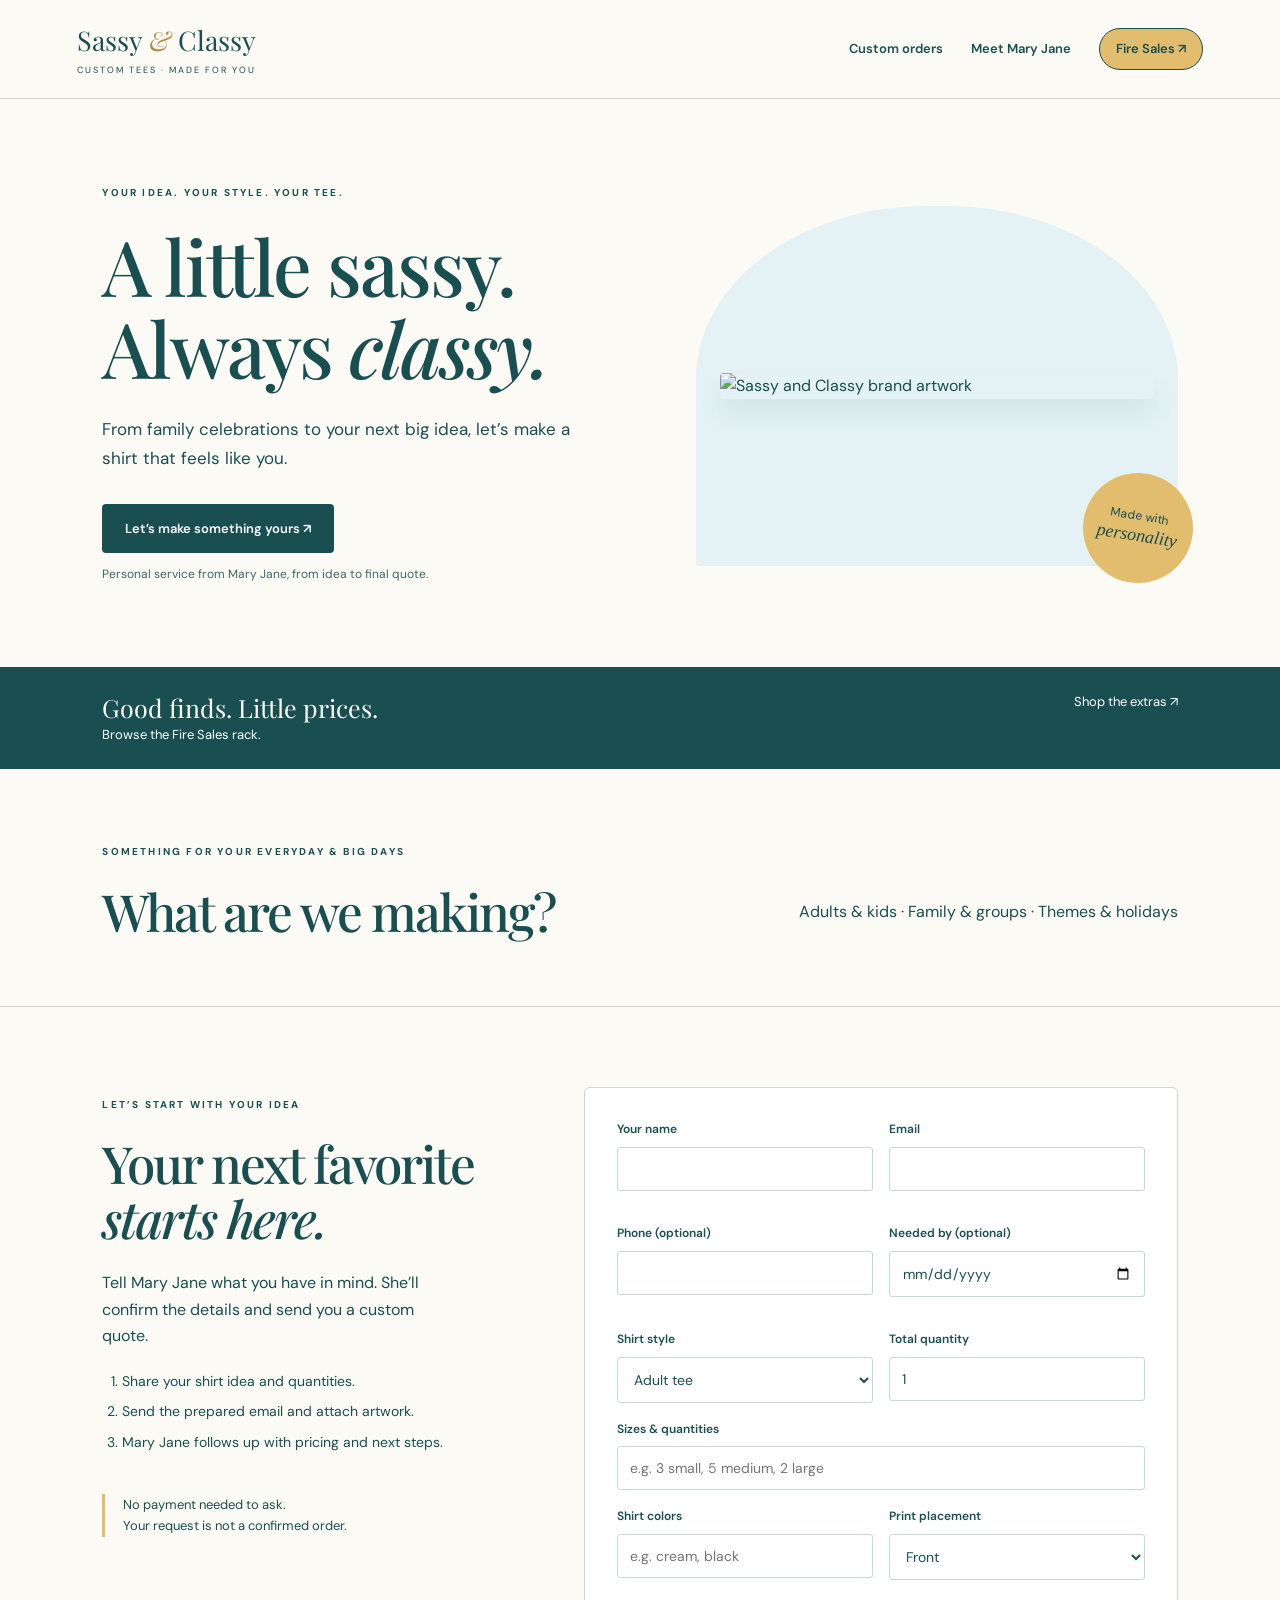
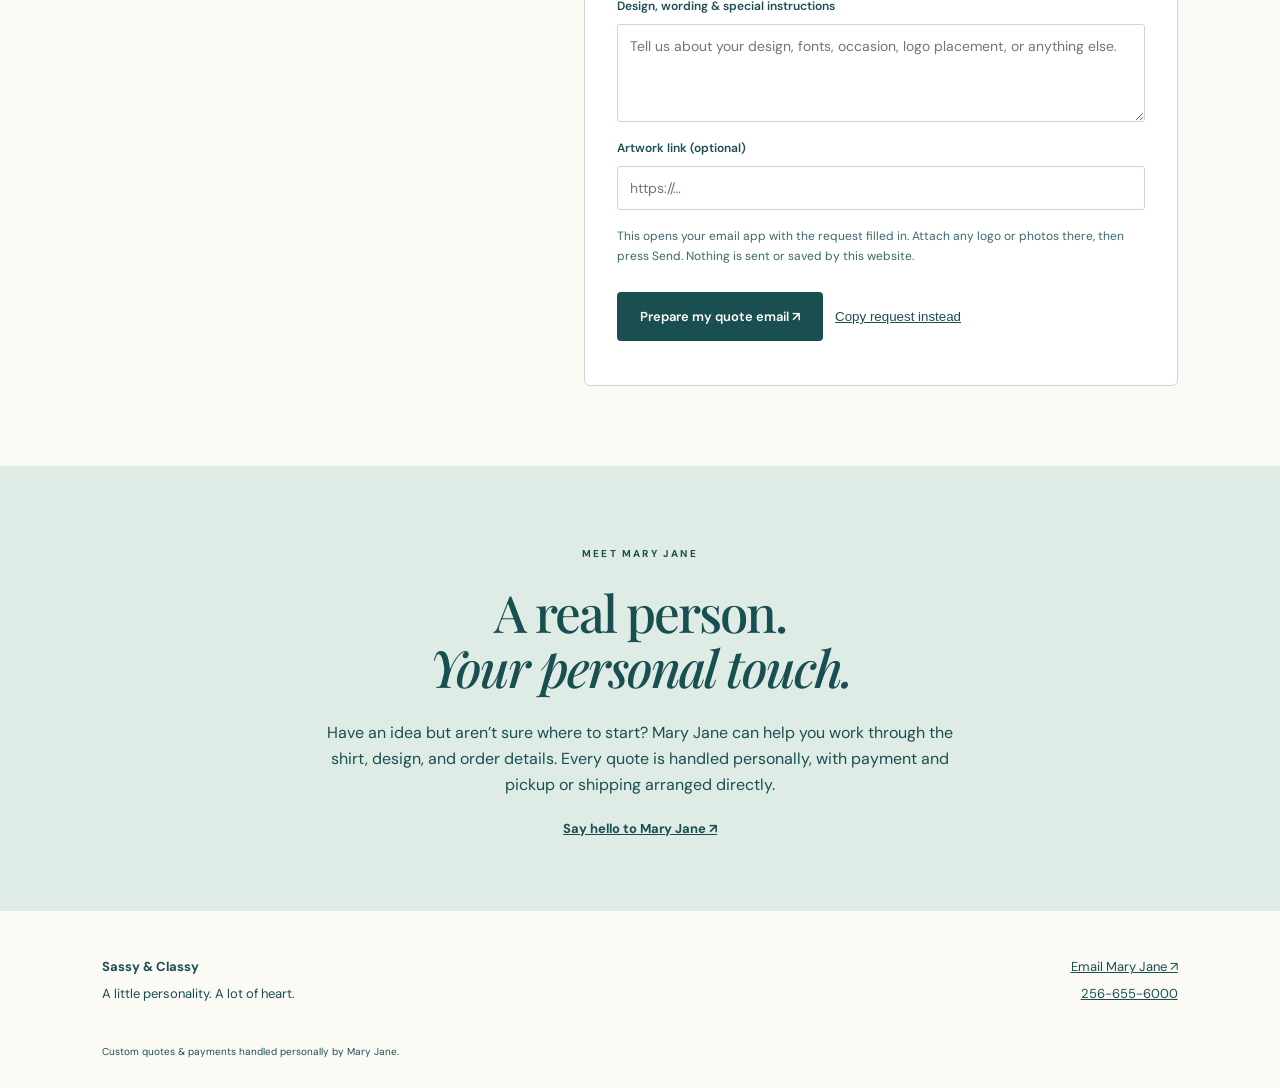
==== index.html @ 64a68e1f "Add files via upload" ====
<!doctype html><html lang="en"><head><meta charset="utf-8"><meta name="viewport" content="width=device-width,initial-scale=1"><meta name="description" content="Custom shirts with personality. Request a personal quote from Mary Jane or browse Sassy and Classy Fire Sales."><title>Custom shirts, your way | Sassy &amp; Classy</title><link rel="stylesheet" href="styles.css"><script src="config.js" defer></script><script src="app.js" defer></script></head><body><header><a class="brand" href="index.html">Sassy <i>&amp;</i> Classy<span>CUSTOM TEES · MADE FOR YOU</span></a><nav aria-label="Main navigation"><a href="index.html#custom">Custom orders</a><a href="index.html#mary">Meet Mary Jane</a><a class="sale-link" href="fire-sales.html">Fire Sales ↗</a></nav></header><main><section class="hero"><div><p class="eyebrow">YOUR IDEA. YOUR STYLE. YOUR TEE.</p><h1>A little sassy.<br/>Always <em>classy.</em></h1><p class="intro">From family celebrations to your next big idea, let’s make a shirt that feels like you.</p><a class="button" href="#custom">Let’s make something yours ↗</a><p class="note">Personal service from Mary Jane, from idea to final quote.</p></div><div class="brand-art"><img src="assets/brand.jpg" alt="Sassy and Classy brand artwork"><span class="seal">Made with<br/><em>personality</em></span></div></section><a class="sale-banner" href="fire-sales.html"><span><b>Good finds. Little prices.</b> Browse the Fire Sales rack.</span><span>Shop the extras ↗</span></a><section class="ways"><p class="eyebrow">SOMETHING FOR YOUR EVERYDAY &amp; BIG DAYS</p><div><h2>What are we making?</h2><p>Adults &amp; kids · Family &amp; groups · Themes &amp; holidays</p></div></section><section id="custom" class="custom"><div class="section-intro"><p class="eyebrow">LET’S START WITH YOUR IDEA</p><h2>Your next favorite<br/><em>starts here.</em></h2><p>Tell Mary Jane what you have in mind. She’ll confirm the details and send you a custom quote.</p><ol><li>Share your shirt idea and quantities.</li><li>Send the prepared email and attach artwork.</li><li>Mary Jane follows up with pricing and next steps.</li></ol><div class="callout">No payment needed to ask.<br/>Your request is not a confirmed order.</div></div><form id="quote-form"><div class="form-grid"><label>Your name<input name="name" autocomplete="name" maxlength="100" required></label><label>Email<input name="email" type="email" autocomplete="email" maxlength="150" required></label><label>Phone (optional)<input name="phone" type="tel" autocomplete="tel" maxlength="40"></label><label>Needed by (optional)<input name="date" type="date"></label><label>Shirt style<select name="style"><option>Adult tee</option><option>Youth tee</option><option>Mixed adults &amp; kids</option><option>Other / help me choose</option></select></label><label>Total quantity<input name="quantity" type="number" min="1" max="10000" value="1" required></label></div><label>Sizes &amp; quantities<input name="sizes" placeholder="e.g. 3 small, 5 medium, 2 large" maxlength="250" required></label><div class="form-grid"><label>Shirt colors<input name="colors" placeholder="e.g. cream, black" maxlength="150"></label><label>Print placement<select name="placement"><option>Front</option><option>Back</option><option>Front &amp; back</option><option>Sleeve / other</option></select></label></div><label>Design, wording &amp; special instructions<textarea name="details" rows="4" maxlength="1800" placeholder="Tell us about your design, fonts, occasion, logo placement, or anything else." required></textarea></label><label>Artwork link (optional)<input name="artwork" type="url" maxlength="400" placeholder="https://…"></label><p class="note">This opens your email app with the request filled in. Attach any logo or photos there, then press Send. Nothing is sent or saved by this website.</p><button class="button" type="submit">Prepare my quote email ↗</button><button class="text-button" id="copy-request" type="button">Copy request instead</button><p id="form-status" role="status" aria-live="polite"></p><textarea id="copy-fallback" aria-label="Your quote request to copy" hidden readonly rows="8"></textarea><noscript>Please email your request directly to sassy_classy@rocketmail.com.</noscript></form></section><section id="mary" class="about"><p class="eyebrow">MEET MARY JANE</p><h2>A real person.<br/><em>Your personal touch.</em></h2><p>Have an idea but aren’t sure where to start? Mary Jane can help you work through the shirt, design, and order details. Every quote is handled personally, with payment and pickup or shipping arranged directly.</p><a class="owner-email text-link" href="mailto:sassy_classy@rocketmail.com">Say hello to Mary Jane ↗</a></section></main><footer><div><b>Sassy &amp; Classy</b><p>A little personality. A lot of heart.</p></div><div><a class="owner-email" href="mailto:sassy_classy@rocketmail.com">Email Mary Jane ↗</a><p><a href="tel:+12566556000">256-655-6000</a></p></div><small>Custom quotes &amp; payments handled personally by Mary Jane.</small></footer></body></html>
---- styles.css ----
@import url('https://fonts.googleapis.com/css2?family=DM+Sans:wght@400;500;600;700&family=Playfair+Display:ital,wght@0,500;0,600;1,500&display=swap');
:root{--ink:#194f51;--paper:#fcfaf4;--mint:#dfece6;--gold:#e2bd6e;--line:#c8d8d1}*{box-sizing:border-box}html{scroll-behavior:smooth;scroll-padding-top:100px}body{margin:0;background:var(--paper);color:var(--ink);font-family:'DM Sans',Arial,sans-serif;line-height:1.65}a{color:inherit}header{display:flex;justify-content:space-between;align-items:center;gap:25px;padding:22px 6%;border-bottom:1px solid var(--line);background:var(--paper)}.brand{text-decoration:none;font:27px 'Playfair Display',Georgia,serif;white-space:nowrap}.brand i{color:#b18b40}.brand span{display:block;font:9px 'DM Sans',sans-serif;letter-spacing:2px;margin-top:6px}nav{display:flex;gap:28px;align-items:center}nav a{text-decoration:none;font-size:13px;font-weight:600}.sale-link{border:1px solid var(--ink);padding:9px 16px;border-radius:24px;background:var(--gold)}.hero{display:grid;grid-template-columns:1.1fr 1fr;gap:6%;padding:76px 8% 70px;align-items:center}.eyebrow{font-size:10px;letter-spacing:2.2px;font-weight:700;margin-bottom:22px}h1,h2{font-family:'Playfair Display',Georgia,serif;line-height:1.08;font-weight:500;letter-spacing:-2px}h1{font-size:clamp(48px,6vw,82px);margin:0 0 26px}h2{font-size:clamp(36px,4vw,53px);margin:0 0 24px}em{font-weight:500}.intro{max-width:490px;font-size:17px;line-height:1.7}.button{display:inline-block;border:0;border-radius:4px;padding:16px 23px;background:var(--ink);color:white;text-decoration:none;font:600 13px 'DM Sans',Arial,sans-serif;cursor:pointer;margin-top:14px}.button:hover{background:#2d6c69}.note{font-size:12px;line-height:1.65;opacity:.85}.brand-art{position:relative;padding:24px;background:#e4f2f5;border-radius:48% 48% 4px 4px;min-height:360px;display:grid;align-items:center}.brand-art img{width:100%;height:auto;border-radius:4px;box-shadow:0 15px 25px #194f5114}.seal{position:absolute;bottom:-17px;right:-15px;width:110px;height:110px;border-radius:50%;background:var(--gold);display:flex;flex-direction:column;align-items:center;justify-content:center;transform:rotate(9deg);font-size:12px;line-height:1.3}.seal em{font-family:Georgia,serif;font-size:18px}.sale-banner{background:var(--ink);color:white;padding:24px 8%;display:flex;justify-content:space-between;gap:20px;text-decoration:none;font-size:13px}.sale-banner b{display:block;font:25px 'Playfair Display',Georgia,serif}.ways{padding:65px 8%;border-bottom:1px solid var(--line)}.ways>div{display:flex;justify-content:space-between;align-items:center;gap:20px}.ways h2{margin:0}.custom{display:grid;grid-template-columns:.8fr 1.2fr;gap:8%;padding:80px 8%}.section-intro>p{max-width:360px}.section-intro ol{padding-left:20px;font-size:14px;line-height:2.2}.callout{margin-top:36px;border-left:3px solid var(--gold);padding-left:18px;font-size:13px}form{background:white;border:1px solid var(--line);padding:32px;border-radius:6px}label{display:block;font-size:12px;font-weight:600;margin-bottom:17px}input,select,textarea{display:block;width:100%;margin-top:7px;padding:12px;border:1px solid var(--line);border-radius:3px;background:#fff;color:var(--ink);font:14px 'DM Sans',Arial,sans-serif}textarea{resize:vertical}.form-grid{display:grid;grid-template-columns:1fr 1fr;gap:16px}.text-button{background:none;color:var(--ink);border:0;text-decoration:underline;padding:12px;cursor:pointer}#form-status{font-size:12px}#copy-fallback[hidden]{display:none}.about{padding:70px 20%;text-align:center;background:var(--mint)}.about>p{max-width:650px;margin-left:auto;margin-right:auto}.text-link{font-size:13px;font-weight:700}footer{padding:45px 8% 28px;display:grid;grid-template-columns:1fr 1fr;gap:15px;font-size:13px}footer p{margin:5px 0}footer>div:nth-child(2){text-align:right}footer small{grid-column:1/-1;margin-top:20px;font-size:10px}.sales-page{padding:70px 8%}.sales-grid{display:grid;grid-template-columns:repeat(3,1fr);gap:25px;margin:45px 0}.sale-card{border:1px solid var(--line);border-radius:5px;overflow:hidden;background:white}.sale-card img{display:block;width:100%;aspect-ratio:1;object-fit:contain;background:#eef1eb}.sale-copy{padding:23px}.sale-copy h2{font:25px 'Playfair Display',Georgia,serif;letter-spacing:0;margin:8px 0}.price{font-size:20px;font-weight:700}.tag{font-size:10px;text-transform:uppercase;letter-spacing:1.2px}.sales-bottom{border-top:1px solid var(--line);padding-top:50px;margin-top:40px;display:flex;justify-content:space-between;gap:25px;align-items:center}.empty{grid-column:1/-1;padding:40px;background:var(--mint);border-radius:5px}a:focus-visible,button:focus-visible,input:focus-visible,select:focus-visible,textarea:focus-visible{outline:3px solid #b18b40;outline-offset:4px}@media(max-width:800px){header{flex-direction:column;align-items:flex-start;padding:18px 6%}nav{gap:18px;flex-wrap:wrap}.hero{grid-template-columns:1fr;padding:45px 7%;gap:35px}.brand-art{max-width:500px;min-height:0;padding:20px}.seal{right:0}.custom{grid-template-columns:1fr;gap:28px;padding:45px 7%}.ways>div,.sales-bottom{display:block}.ways{padding:40px 7%}.about{padding:45px 8%}.sales-grid{grid-template-columns:repeat(2,1fr)}.sale-banner{align-items:center}.sales-page{padding:40px 7%}}@media(max-width:480px){nav a{font-size:11px}.form-grid{grid-template-columns:1fr;gap:0}form{padding:20px}.sales-grid{grid-template-columns:1fr}footer{grid-template-columns:1fr}footer>div:nth-child(2){text-align:left}.sale-banner{font-size:11px}.sale-banner b{font-size:20px}}
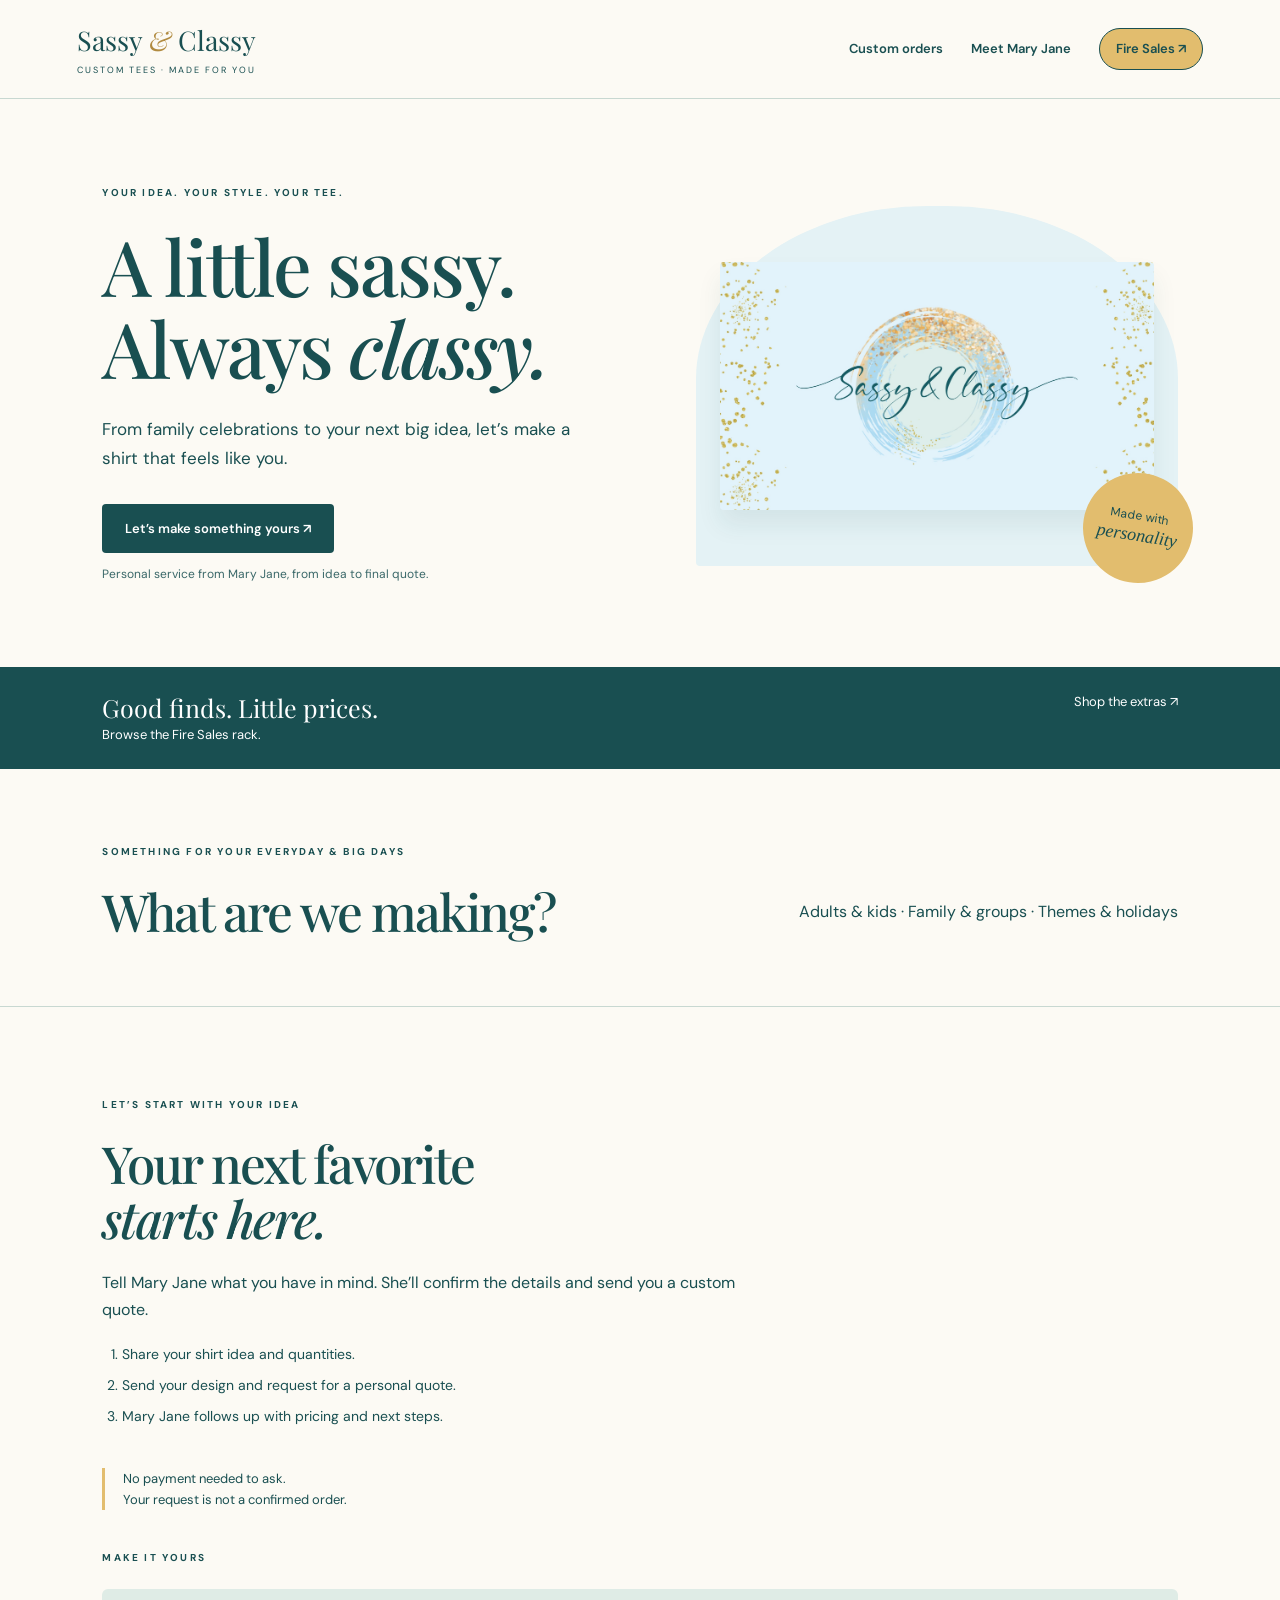
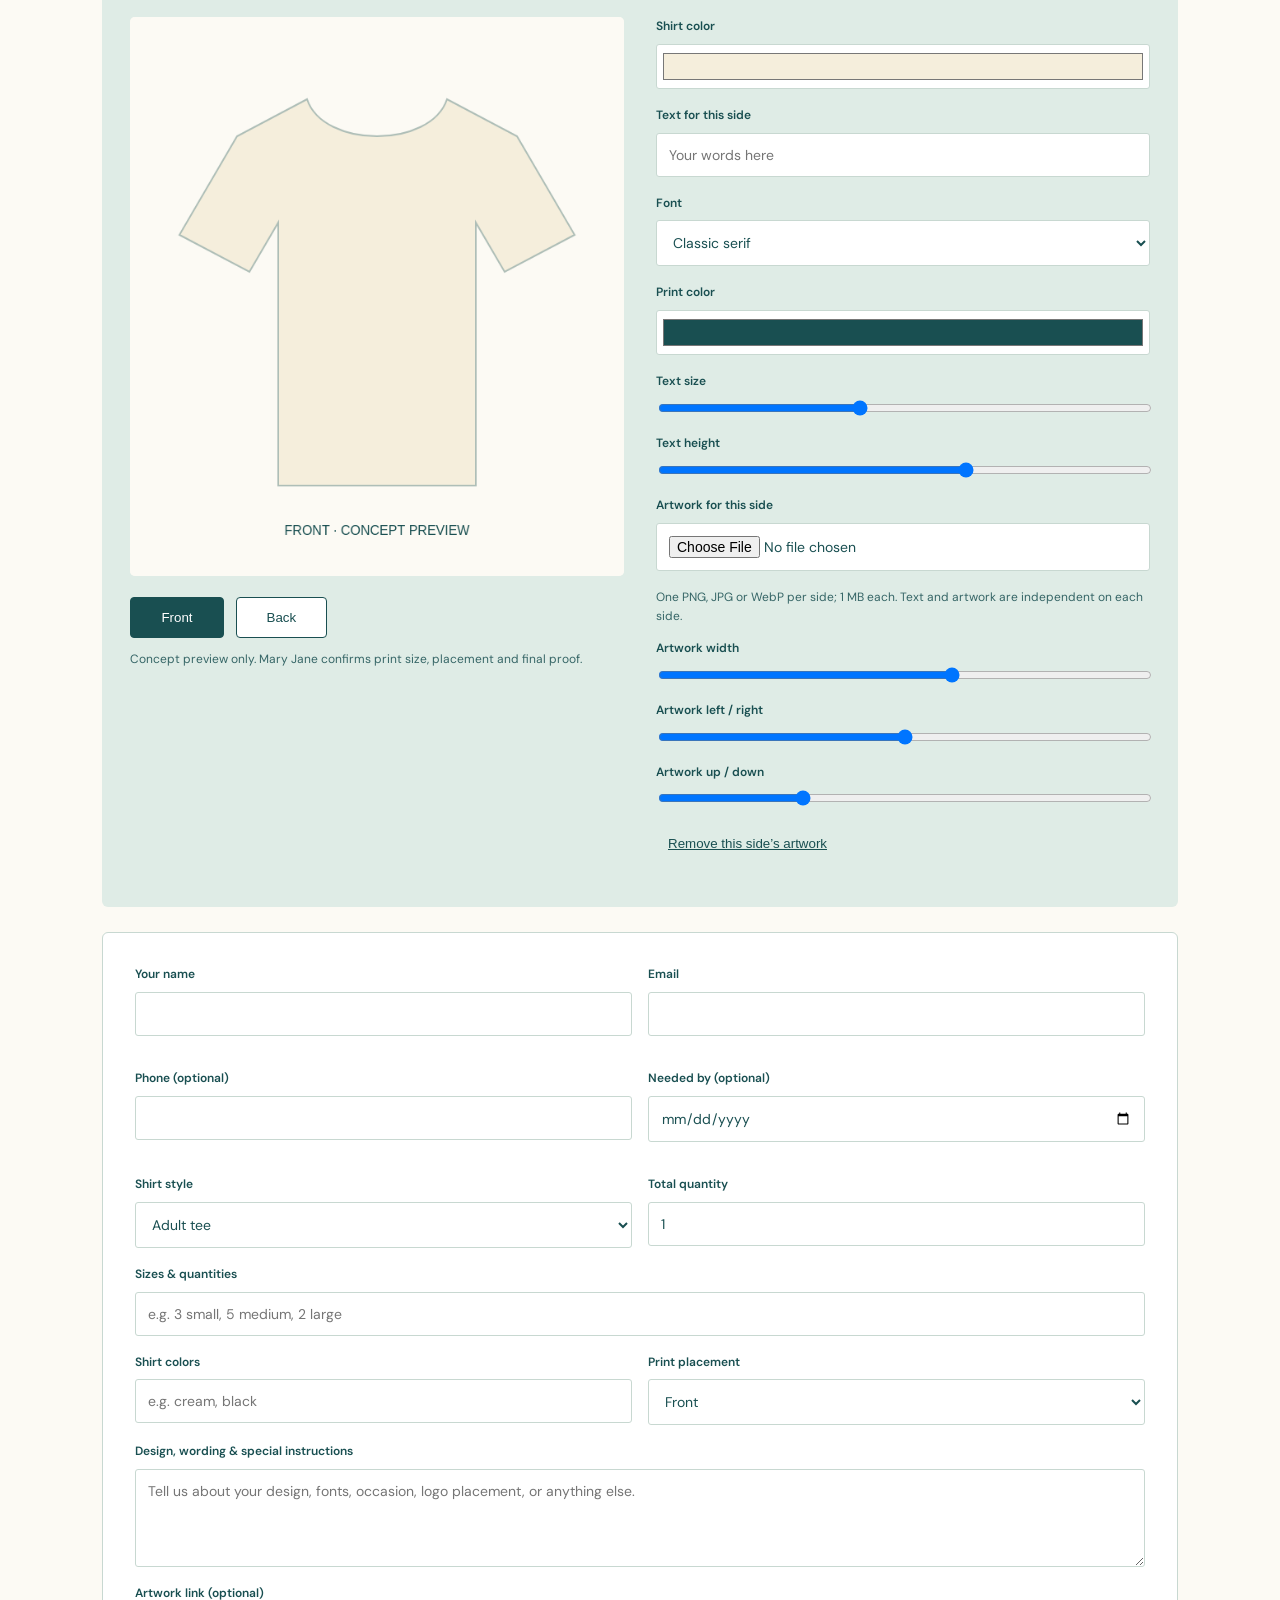
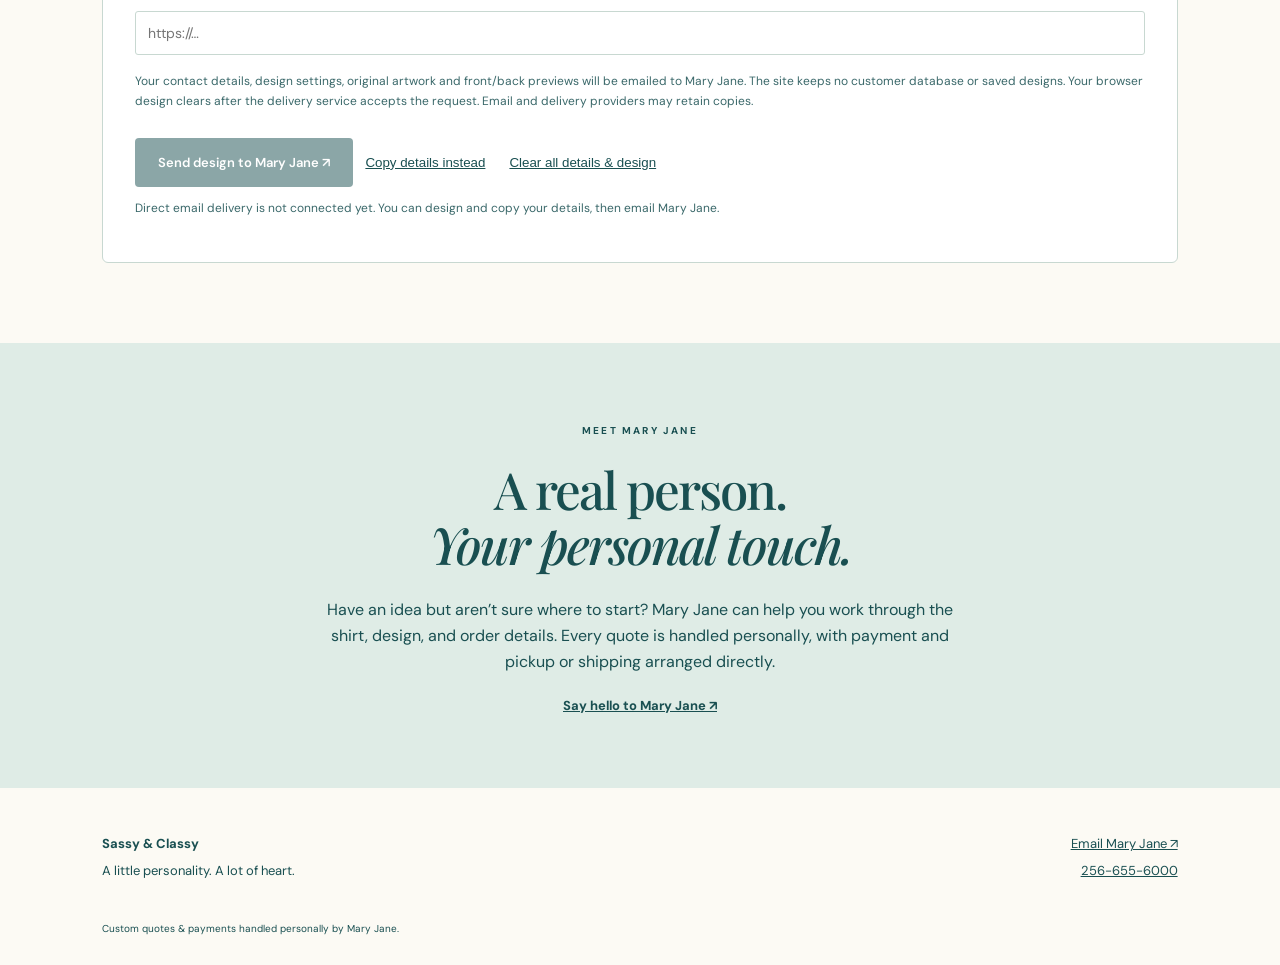
==== commit 7d299d9b: "Add files via upload" ====
--- a/index.html
+++ b/index.html
@@ -1 +1 @@
-<!doctype html><html lang="en"><head><meta charset="utf-8"><meta name="viewport" content="width=device-width,initial-scale=1"><meta name="description" content="Custom shirts with personality. Request a personal quote from Mary Jane or browse Sassy and Classy Fire Sales."><title>Custom shirts, your way | Sassy &amp; Classy</title><link rel="stylesheet" href="styles.css"><script src="config.js" defer></script><script src="app.js" defer></script></head><body><header><a class="brand" href="index.html">Sassy <i>&amp;</i> Classy<span>CUSTOM TEES · MADE FOR YOU</span></a><nav aria-label="Main navigation"><a href="index.html#custom">Custom orders</a><a href="index.html#mary">Meet Mary Jane</a><a class="sale-link" href="fire-sales.html">Fire Sales ↗</a></nav></header><main><section class="hero"><div><p class="eyebrow">YOUR IDEA. YOUR STYLE. YOUR TEE.</p><h1>A little sassy.<br/>Always <em>classy.</em></h1><p class="intro">From family celebrations to your next big idea, let’s make a shirt that feels like you.</p><a class="button" href="#custom">Let’s make something yours ↗</a><p class="note">Personal service from Mary Jane, from idea to final quote.</p></div><div class="brand-art"><img src="assets/brand.jpg" alt="Sassy and Classy brand artwork"><span class="seal">Made with<br/><em>personality</em></span></div></section><a class="sale-banner" href="fire-sales.html"><span><b>Good finds. Little prices.</b> Browse the Fire Sales rack.</span><span>Shop the extras ↗</span></a><section class="ways"><p class="eyebrow">SOMETHING FOR YOUR EVERYDAY &amp; BIG DAYS</p><div><h2>What are we making?</h2><p>Adults &amp; kids · Family &amp; groups · Themes &amp; holidays</p></div></section><section id="custom" class="custom"><div class="section-intro"><p class="eyebrow">LET’S START WITH YOUR IDEA</p><h2>Your next favorite<br/><em>starts here.</em></h2><p>Tell Mary Jane what you have in mind. She’ll confirm the details and send you a custom quote.</p><ol><li>Share your shirt idea and quantities.</li><li>Send the prepared email and attach artwork.</li><li>Mary Jane follows up with pricing and next steps.</li></ol><div class="callout">No payment needed to ask.<br/>Your request is not a confirmed order.</div></div><form id="quote-form"><div class="form-grid"><label>Your name<input name="name" autocomplete="name" maxlength="100" required></label><label>Email<input name="email" type="email" autocomplete="email" maxlength="150" required></label><label>Phone (optional)<input name="phone" type="tel" autocomplete="tel" maxlength="40"></label><label>Needed by (optional)<input name="date" type="date"></label><label>Shirt style<select name="style"><option>Adult tee</option><option>Youth tee</option><option>Mixed adults &amp; kids</option><option>Other / help me choose</option></select></label><label>Total quantity<input name="quantity" type="number" min="1" max="10000" value="1" required></label></div><label>Sizes &amp; quantities<input name="sizes" placeholder="e.g. 3 small, 5 medium, 2 large" maxlength="250" required></label><div class="form-grid"><label>Shirt colors<input name="colors" placeholder="e.g. cream, black" maxlength="150"></label><label>Print placement<select name="placement"><option>Front</option><option>Back</option><option>Front &amp; back</option><option>Sleeve / other</option></select></label></div><label>Design, wording &amp; special instructions<textarea name="details" rows="4" maxlength="1800" placeholder="Tell us about your design, fonts, occasion, logo placement, or anything else." required></textarea></label><label>Artwork link (optional)<input name="artwork" type="url" maxlength="400" placeholder="https://…"></label><p class="note">This opens your email app with the request filled in. Attach any logo or photos there, then press Send. Nothing is sent or saved by this website.</p><button class="button" type="submit">Prepare my quote email ↗</button><button class="text-button" id="copy-request" type="button">Copy request instead</button><p id="form-status" role="status" aria-live="polite"></p><textarea id="copy-fallback" aria-label="Your quote request to copy" hidden readonly rows="8"></textarea><noscript>Please email your request directly to sassy_classy@rocketmail.com.</noscript></form></section><section id="mary" class="about"><p class="eyebrow">MEET MARY JANE</p><h2>A real person.<br/><em>Your personal touch.</em></h2><p>Have an idea but aren’t sure where to start? Mary Jane can help you work through the shirt, design, and order details. Every quote is handled personally, with payment and pickup or shipping arranged directly.</p><a class="owner-email text-link" href="mailto:sassy_classy@rocketmail.com">Say hello to Mary Jane ↗</a></section></main><footer><div><b>Sassy &amp; Classy</b><p>A little personality. A lot of heart.</p></div><div><a class="owner-email" href="mailto:sassy_classy@rocketmail.com">Email Mary Jane ↗</a><p><a href="tel:+12566556000">256-655-6000</a></p></div><small>Custom quotes &amp; payments handled personally by Mary Jane.</small></footer></body></html>+<!doctype html><html lang="en"><head><meta charset="utf-8"><meta name="viewport" content="width=device-width,initial-scale=1"><meta name="description" content="Custom shirts with personality. Request a personal quote from Mary Jane or browse Sassy and Classy Fire Sales."><title>Custom shirts, your way | Sassy &amp; Classy</title><link rel="stylesheet" href="styles.css"><script src="config.js" defer></script><script src="app.js" defer></script><script src="builder.js" defer></script></head><body><header><a class="brand" href="index.html">Sassy <i>&amp;</i> Classy<span>CUSTOM TEES · MADE FOR YOU</span></a><nav aria-label="Main navigation"><a href="index.html#custom">Custom orders</a><a href="index.html#mary">Meet Mary Jane</a><a class="sale-link" href="fire-sales.html">Fire Sales ↗</a></nav></header><main><section class="hero"><div><p class="eyebrow">YOUR IDEA. YOUR STYLE. YOUR TEE.</p><h1>A little sassy.<br/>Always <em>classy.</em></h1><p class="intro">From family celebrations to your next big idea, let’s make a shirt that feels like you.</p><a class="button" href="#custom">Let’s make something yours ↗</a><p class="note">Personal service from Mary Jane, from idea to final quote.</p></div><div class="brand-art"><img src="assets/brand.jpg" alt="Sassy and Classy brand artwork"><span class="seal">Made with<br/><em>personality</em></span></div></section><a class="sale-banner" href="fire-sales.html"><span><b>Good finds. Little prices.</b> Browse the Fire Sales rack.</span><span>Shop the extras ↗</span></a><section class="ways"><p class="eyebrow">SOMETHING FOR YOUR EVERYDAY &amp; BIG DAYS</p><div><h2>What are we making?</h2><p>Adults &amp; kids · Family &amp; groups · Themes &amp; holidays</p></div></section><section id="custom" class="custom"><div class="section-intro"><p class="eyebrow">LET’S START WITH YOUR IDEA</p><h2>Your next favorite<br/><em>starts here.</em></h2><p>Tell Mary Jane what you have in mind. She’ll confirm the details and send you a custom quote.</p><ol><li>Share your shirt idea and quantities.</li><li>Send your design and request for a personal quote.</li><li>Mary Jane follows up with pricing and next steps.</li></ol><div class="callout">No payment needed to ask.<br/>Your request is not a confirmed order.</div></div><div class="designer"><p class="eyebrow">MAKE IT YOURS</p><div class="designer-grid"><div><canvas id="shirt-canvas" width="600" height="680" aria-label="Custom shirt concept preview"></canvas><div class="side-buttons"><button type="button" data-side="front" aria-pressed="true">Front</button><button type="button" data-side="back" aria-pressed="false">Back</button></div><p class="note">Concept preview only. Mary Jane confirms print size, placement and final proof.</p></div><div><label>Shirt color<input id="shirt-color" type="color" value="#f5eedc"></label><label>Text for this side<input id="design-text" maxlength="70" placeholder="Your words here"></label><label>Font<select id="design-font"><option value="Georgia">Classic serif</option><option value="Arial">Clean sans serif</option><option value="cursive">Script</option></select></label><label>Print color<input id="print-color" type="color" value="#194f51"></label><label>Text size<input id="text-size" type="range" min="12" max="44" value="25"></label><label>Text height<input id="text-y" type="range" min="220" max="490" value="390"></label><label>Artwork for this side<input id="art-file" type="file" accept="image/png,image/jpeg,image/webp"></label><p class="note">One PNG, JPG or WebP per side; 1 MB each. Text and artwork are independent on each side.</p><label>Artwork width<input id="art-width" type="range" min="40" max="240" value="160"></label><label>Artwork left / right<input id="art-x" type="range" min="180" max="420" value="300"></label><label>Artwork up / down<input id="art-y" type="range" min="210" max="490" value="290"></label><button class="text-button" id="remove-art" type="button">Remove this side’s artwork</button><p id="design-status" role="status"></p></div></div><form id="quote-form"><div class="form-grid"><label>Your name<input name="name" autocomplete="name" maxlength="100" required></label><label>Email<input name="email" type="email" autocomplete="email" maxlength="150" required></label><label>Phone (optional)<input name="phone" type="tel" autocomplete="tel" maxlength="40"></label><label>Needed by (optional)<input name="date" type="date"></label><label>Shirt style<select name="style"><option>Adult tee</option><option>Youth tee</option><option>Mixed adults &amp; kids</option><option>Other / help me choose</option></select></label><label>Total quantity<input name="quantity" type="number" min="1" max="10000" value="1" required></label></div><label>Sizes &amp; quantities<input name="sizes" placeholder="e.g. 3 small, 5 medium, 2 large" maxlength="250" required></label><div class="form-grid"><label>Shirt colors<input name="colors" placeholder="e.g. cream, black" maxlength="150"></label><label>Print placement<select name="placement"><option>Front</option><option>Back</option><option>Front &amp; back</option><option>Sleeve / other</option></select></label></div><label>Design, wording &amp; special instructions<textarea name="details" rows="4" maxlength="1800" placeholder="Tell us about your design, fonts, occasion, logo placement, or anything else." required></textarea></label><label>Artwork link (optional)<input name="artwork" type="url" maxlength="400" placeholder="https://…"></label><p class="note">Your contact details, design settings, original artwork and front/back previews will be emailed to Mary Jane. The site keeps no customer database or saved designs. Your browser design clears after the delivery service accepts the request. Email and delivery providers may retain copies.</p><button class="button" type="submit">Send design to Mary Jane ↗</button><button class="text-button" id="copy-request" type="button">Copy details instead</button><button class="text-button" id="clear-design" type="button">Clear all details &amp; design</button><p id="delivery-setup" class="note"></p><p id="form-status" role="status" aria-live="polite"></p><textarea id="copy-fallback" aria-label="Your quote request to copy" hidden readonly rows="8"></textarea><label class="trap" aria-hidden="true">Leave empty<input name="website" tabindex="-1" autocomplete="off"></label><noscript>Please email your request directly to sassy_classy@rocketmail.com.</noscript></form></div></section><section id="mary" class="about"><p class="eyebrow">MEET MARY JANE</p><h2>A real person.<br/><em>Your personal touch.</em></h2><p>Have an idea but aren’t sure where to start? Mary Jane can help you work through the shirt, design, and order details. Every quote is handled personally, with payment and pickup or shipping arranged directly.</p><a class="owner-email text-link" href="mailto:sassy_classy@rocketmail.com">Say hello to Mary Jane ↗</a></section></main><footer><div><b>Sassy &amp; Classy</b><p>A little personality. A lot of heart.</p></div><div><a class="owner-email" href="mailto:sassy_classy@rocketmail.com">Email Mary Jane ↗</a><p><a href="tel:+12566556000">256-655-6000</a></p></div><small>Custom quotes &amp; payments handled personally by Mary Jane.</small></footer></body></html>
--- a/styles.css
+++ b/styles.css
@@ -1,2 +1,3 @@
 @import url('https://fonts.googleapis.com/css2?family=DM+Sans:wght@400;500;600;700&family=Playfair+Display:ital,wght@0,500;0,600;1,500&display=swap');
-:root{--ink:#194f51;--paper:#fcfaf4;--mint:#dfece6;--gold:#e2bd6e;--line:#c8d8d1}*{box-sizing:border-box}html{scroll-behavior:smooth;scroll-padding-top:100px}body{margin:0;background:var(--paper);color:var(--ink);font-family:'DM Sans',Arial,sans-serif;line-height:1.65}a{color:inherit}header{display:flex;justify-content:space-between;align-items:center;gap:25px;padding:22px 6%;border-bottom:1px solid var(--line);background:var(--paper)}.brand{text-decoration:none;font:27px 'Playfair Display',Georgia,serif;white-space:nowrap}.brand i{color:#b18b40}.brand span{display:block;font:9px 'DM Sans',sans-serif;letter-spacing:2px;margin-top:6px}nav{display:flex;gap:28px;align-items:center}nav a{text-decoration:none;font-size:13px;font-weight:600}.sale-link{border:1px solid var(--ink);padding:9px 16px;border-radius:24px;background:var(--gold)}.hero{display:grid;grid-template-columns:1.1fr 1fr;gap:6%;padding:76px 8% 70px;align-items:center}.eyebrow{font-size:10px;letter-spacing:2.2px;font-weight:700;margin-bottom:22px}h1,h2{font-family:'Playfair Display',Georgia,serif;line-height:1.08;font-weight:500;letter-spacing:-2px}h1{font-size:clamp(48px,6vw,82px);margin:0 0 26px}h2{font-size:clamp(36px,4vw,53px);margin:0 0 24px}em{font-weight:500}.intro{max-width:490px;font-size:17px;line-height:1.7}.button{display:inline-block;border:0;border-radius:4px;padding:16px 23px;background:var(--ink);color:white;text-decoration:none;font:600 13px 'DM Sans',Arial,sans-serif;cursor:pointer;margin-top:14px}.button:hover{background:#2d6c69}.note{font-size:12px;line-height:1.65;opacity:.85}.brand-art{position:relative;padding:24px;background:#e4f2f5;border-radius:48% 48% 4px 4px;min-height:360px;display:grid;align-items:center}.brand-art img{width:100%;height:auto;border-radius:4px;box-shadow:0 15px 25px #194f5114}.seal{position:absolute;bottom:-17px;right:-15px;width:110px;height:110px;border-radius:50%;background:var(--gold);display:flex;flex-direction:column;align-items:center;justify-content:center;transform:rotate(9deg);font-size:12px;line-height:1.3}.seal em{font-family:Georgia,serif;font-size:18px}.sale-banner{background:var(--ink);color:white;padding:24px 8%;display:flex;justify-content:space-between;gap:20px;text-decoration:none;font-size:13px}.sale-banner b{display:block;font:25px 'Playfair Display',Georgia,serif}.ways{padding:65px 8%;border-bottom:1px solid var(--line)}.ways>div{display:flex;justify-content:space-between;align-items:center;gap:20px}.ways h2{margin:0}.custom{display:grid;grid-template-columns:.8fr 1.2fr;gap:8%;padding:80px 8%}.section-intro>p{max-width:360px}.section-intro ol{padding-left:20px;font-size:14px;line-height:2.2}.callout{margin-top:36px;border-left:3px solid var(--gold);padding-left:18px;font-size:13px}form{background:white;border:1px solid var(--line);padding:32px;border-radius:6px}label{display:block;font-size:12px;font-weight:600;margin-bottom:17px}input,select,textarea{display:block;width:100%;margin-top:7px;padding:12px;border:1px solid var(--line);border-radius:3px;background:#fff;color:var(--ink);font:14px 'DM Sans',Arial,sans-serif}textarea{resize:vertical}.form-grid{display:grid;grid-template-columns:1fr 1fr;gap:16px}.text-button{background:none;color:var(--ink);border:0;text-decoration:underline;padding:12px;cursor:pointer}#form-status{font-size:12px}#copy-fallback[hidden]{display:none}.about{padding:70px 20%;text-align:center;background:var(--mint)}.about>p{max-width:650px;margin-left:auto;margin-right:auto}.text-link{font-size:13px;font-weight:700}footer{padding:45px 8% 28px;display:grid;grid-template-columns:1fr 1fr;gap:15px;font-size:13px}footer p{margin:5px 0}footer>div:nth-child(2){text-align:right}footer small{grid-column:1/-1;margin-top:20px;font-size:10px}.sales-page{padding:70px 8%}.sales-grid{display:grid;grid-template-columns:repeat(3,1fr);gap:25px;margin:45px 0}.sale-card{border:1px solid var(--line);border-radius:5px;overflow:hidden;background:white}.sale-card img{display:block;width:100%;aspect-ratio:1;object-fit:contain;background:#eef1eb}.sale-copy{padding:23px}.sale-copy h2{font:25px 'Playfair Display',Georgia,serif;letter-spacing:0;margin:8px 0}.price{font-size:20px;font-weight:700}.tag{font-size:10px;text-transform:uppercase;letter-spacing:1.2px}.sales-bottom{border-top:1px solid var(--line);padding-top:50px;margin-top:40px;display:flex;justify-content:space-between;gap:25px;align-items:center}.empty{grid-column:1/-1;padding:40px;background:var(--mint);border-radius:5px}a:focus-visible,button:focus-visible,input:focus-visible,select:focus-visible,textarea:focus-visible{outline:3px solid #b18b40;outline-offset:4px}@media(max-width:800px){header{flex-direction:column;align-items:flex-start;padding:18px 6%}nav{gap:18px;flex-wrap:wrap}.hero{grid-template-columns:1fr;padding:45px 7%;gap:35px}.brand-art{max-width:500px;min-height:0;padding:20px}.seal{right:0}.custom{grid-template-columns:1fr;gap:28px;padding:45px 7%}.ways>div,.sales-bottom{display:block}.ways{padding:40px 7%}.about{padding:45px 8%}.sales-grid{grid-template-columns:repeat(2,1fr)}.sale-banner{align-items:center}.sales-page{padding:40px 7%}}@media(max-width:480px){nav a{font-size:11px}.form-grid{grid-template-columns:1fr;gap:0}form{padding:20px}.sales-grid{grid-template-columns:1fr}footer{grid-template-columns:1fr}footer>div:nth-child(2){text-align:left}.sale-banner{font-size:11px}.sale-banner b{font-size:20px}}+:root{--ink:#194f51;--paper:#fcfaf4;--mint:#dfece6;--gold:#e2bd6e;--line:#c8d8d1}*{box-sizing:border-box}html{scroll-behavior:smooth;scroll-padding-top:100px}body{margin:0;background:var(--paper);color:var(--ink);font-family:'DM Sans',Arial,sans-serif;line-height:1.65}a{color:inherit}header{display:flex;justify-content:space-between;align-items:center;gap:25px;padding:22px 6%;border-bottom:1px solid var(--line);background:var(--paper)}.brand{text-decoration:none;font:27px 'Playfair Display',Georgia,serif;white-space:nowrap}.brand i{color:#b18b40}.brand span{display:block;font:9px 'DM Sans',sans-serif;letter-spacing:2px;margin-top:6px}nav{display:flex;gap:28px;align-items:center}nav a{text-decoration:none;font-size:13px;font-weight:600}.sale-link{border:1px solid var(--ink);padding:9px 16px;border-radius:24px;background:var(--gold)}.hero{display:grid;grid-template-columns:1.1fr 1fr;gap:6%;padding:76px 8% 70px;align-items:center}.eyebrow{font-size:10px;letter-spacing:2.2px;font-weight:700;margin-bottom:22px}h1,h2{font-family:'Playfair Display',Georgia,serif;line-height:1.08;font-weight:500;letter-spacing:-2px}h1{font-size:clamp(48px,6vw,82px);margin:0 0 26px}h2{font-size:clamp(36px,4vw,53px);margin:0 0 24px}em{font-weight:500}.intro{max-width:490px;font-size:17px;line-height:1.7}.button{display:inline-block;border:0;border-radius:4px;padding:16px 23px;background:var(--ink);color:white;text-decoration:none;font:600 13px 'DM Sans',Arial,sans-serif;cursor:pointer;margin-top:14px}.button:hover{background:#2d6c69}.note{font-size:12px;line-height:1.65;opacity:.85}.brand-art{position:relative;padding:24px;background:#e4f2f5;border-radius:48% 48% 4px 4px;min-height:360px;display:grid;align-items:center}.brand-art img{width:100%;height:auto;border-radius:4px;box-shadow:0 15px 25px #194f5114}.seal{position:absolute;bottom:-17px;right:-15px;width:110px;height:110px;border-radius:50%;background:var(--gold);display:flex;flex-direction:column;align-items:center;justify-content:center;transform:rotate(9deg);font-size:12px;line-height:1.3}.seal em{font-family:Georgia,serif;font-size:18px}.sale-banner{background:var(--ink);color:white;padding:24px 8%;display:flex;justify-content:space-between;gap:20px;text-decoration:none;font-size:13px}.sale-banner b{display:block;font:25px 'Playfair Display',Georgia,serif}.ways{padding:65px 8%;border-bottom:1px solid var(--line)}.ways>div{display:flex;justify-content:space-between;align-items:center;gap:20px}.ways h2{margin:0}.custom{display:grid;grid-template-columns:.8fr 1.2fr;gap:8%;padding:80px 8%}.section-intro>p{max-width:360px}.section-intro ol{padding-left:20px;font-size:14px;line-height:2.2}.callout{margin-top:36px;border-left:3px solid var(--gold);padding-left:18px;font-size:13px}form{background:white;border:1px solid var(--line);padding:32px;border-radius:6px}label{display:block;font-size:12px;font-weight:600;margin-bottom:17px}input,select,textarea{display:block;width:100%;margin-top:7px;padding:12px;border:1px solid var(--line);border-radius:3px;background:#fff;color:var(--ink);font:14px 'DM Sans',Arial,sans-serif}textarea{resize:vertical}.form-grid{display:grid;grid-template-columns:1fr 1fr;gap:16px}.text-button{background:none;color:var(--ink);border:0;text-decoration:underline;padding:12px;cursor:pointer}#form-status{font-size:12px}#copy-fallback[hidden]{display:none}.about{padding:70px 20%;text-align:center;background:var(--mint)}.about>p{max-width:650px;margin-left:auto;margin-right:auto}.text-link{font-size:13px;font-weight:700}footer{padding:45px 8% 28px;display:grid;grid-template-columns:1fr 1fr;gap:15px;font-size:13px}footer p{margin:5px 0}footer>div:nth-child(2){text-align:right}footer small{grid-column:1/-1;margin-top:20px;font-size:10px}.sales-page{padding:70px 8%}.sales-grid{display:grid;grid-template-columns:repeat(3,1fr);gap:25px;margin:45px 0}.sale-card{border:1px solid var(--line);border-radius:5px;overflow:hidden;background:white}.sale-card img{display:block;width:100%;aspect-ratio:1;object-fit:contain;background:#eef1eb}.sale-copy{padding:23px}.sale-copy h2{font:25px 'Playfair Display',Georgia,serif;letter-spacing:0;margin:8px 0}.price{font-size:20px;font-weight:700}.tag{font-size:10px;text-transform:uppercase;letter-spacing:1.2px}.sales-bottom{border-top:1px solid var(--line);padding-top:50px;margin-top:40px;display:flex;justify-content:space-between;gap:25px;align-items:center}.empty{grid-column:1/-1;padding:40px;background:var(--mint);border-radius:5px}a:focus-visible,button:focus-visible,input:focus-visible,select:focus-visible,textarea:focus-visible{outline:3px solid #b18b40;outline-offset:4px}@media(max-width:800px){header{flex-direction:column;align-items:flex-start;padding:18px 6%}nav{gap:18px;flex-wrap:wrap}.hero{grid-template-columns:1fr;padding:45px 7%;gap:35px}.brand-art{max-width:500px;min-height:0;padding:20px}.seal{right:0}.custom{grid-template-columns:1fr;gap:28px;padding:45px 7%}.ways>div,.sales-bottom{display:block}.ways{padding:40px 7%}.about{padding:45px 8%}.sales-grid{grid-template-columns:repeat(2,1fr)}.sale-banner{align-items:center}.sales-page{padding:40px 7%}}@media(max-width:480px){nav a{font-size:11px}.form-grid{grid-template-columns:1fr;gap:0}form{padding:20px}.sales-grid{grid-template-columns:1fr}footer{grid-template-columns:1fr}footer>div:nth-child(2){text-align:left}.sale-banner{font-size:11px}.sale-banner b{font-size:20px}}
+.custom{grid-template-columns:1fr;gap:30px}.section-intro{max-width:900px}.section-intro>p{max-width:640px}.designer-grid{display:grid;grid-template-columns:1fr 1fr;gap:32px;padding:28px;background:var(--mint);border-radius:6px;margin-bottom:25px}canvas{width:100%;height:auto;background:#fcfaf4;border-radius:5px;touch-action:none}.side-buttons{display:flex;gap:12px;margin-top:12px}.side-buttons button{padding:12px 30px;border:1px solid var(--ink);border-radius:4px;color:var(--ink);background:white;cursor:pointer}.side-buttons [aria-pressed=true]{background:var(--ink);color:white}input[type=color]{height:45px;padding:4px}input[type=range]{padding:0}.trap{position:absolute;left:-9999px}button:disabled{opacity:.5;cursor:not-allowed}@media(max-width:650px){.designer-grid{grid-template-columns:1fr;padding:15px;gap:20px}}
